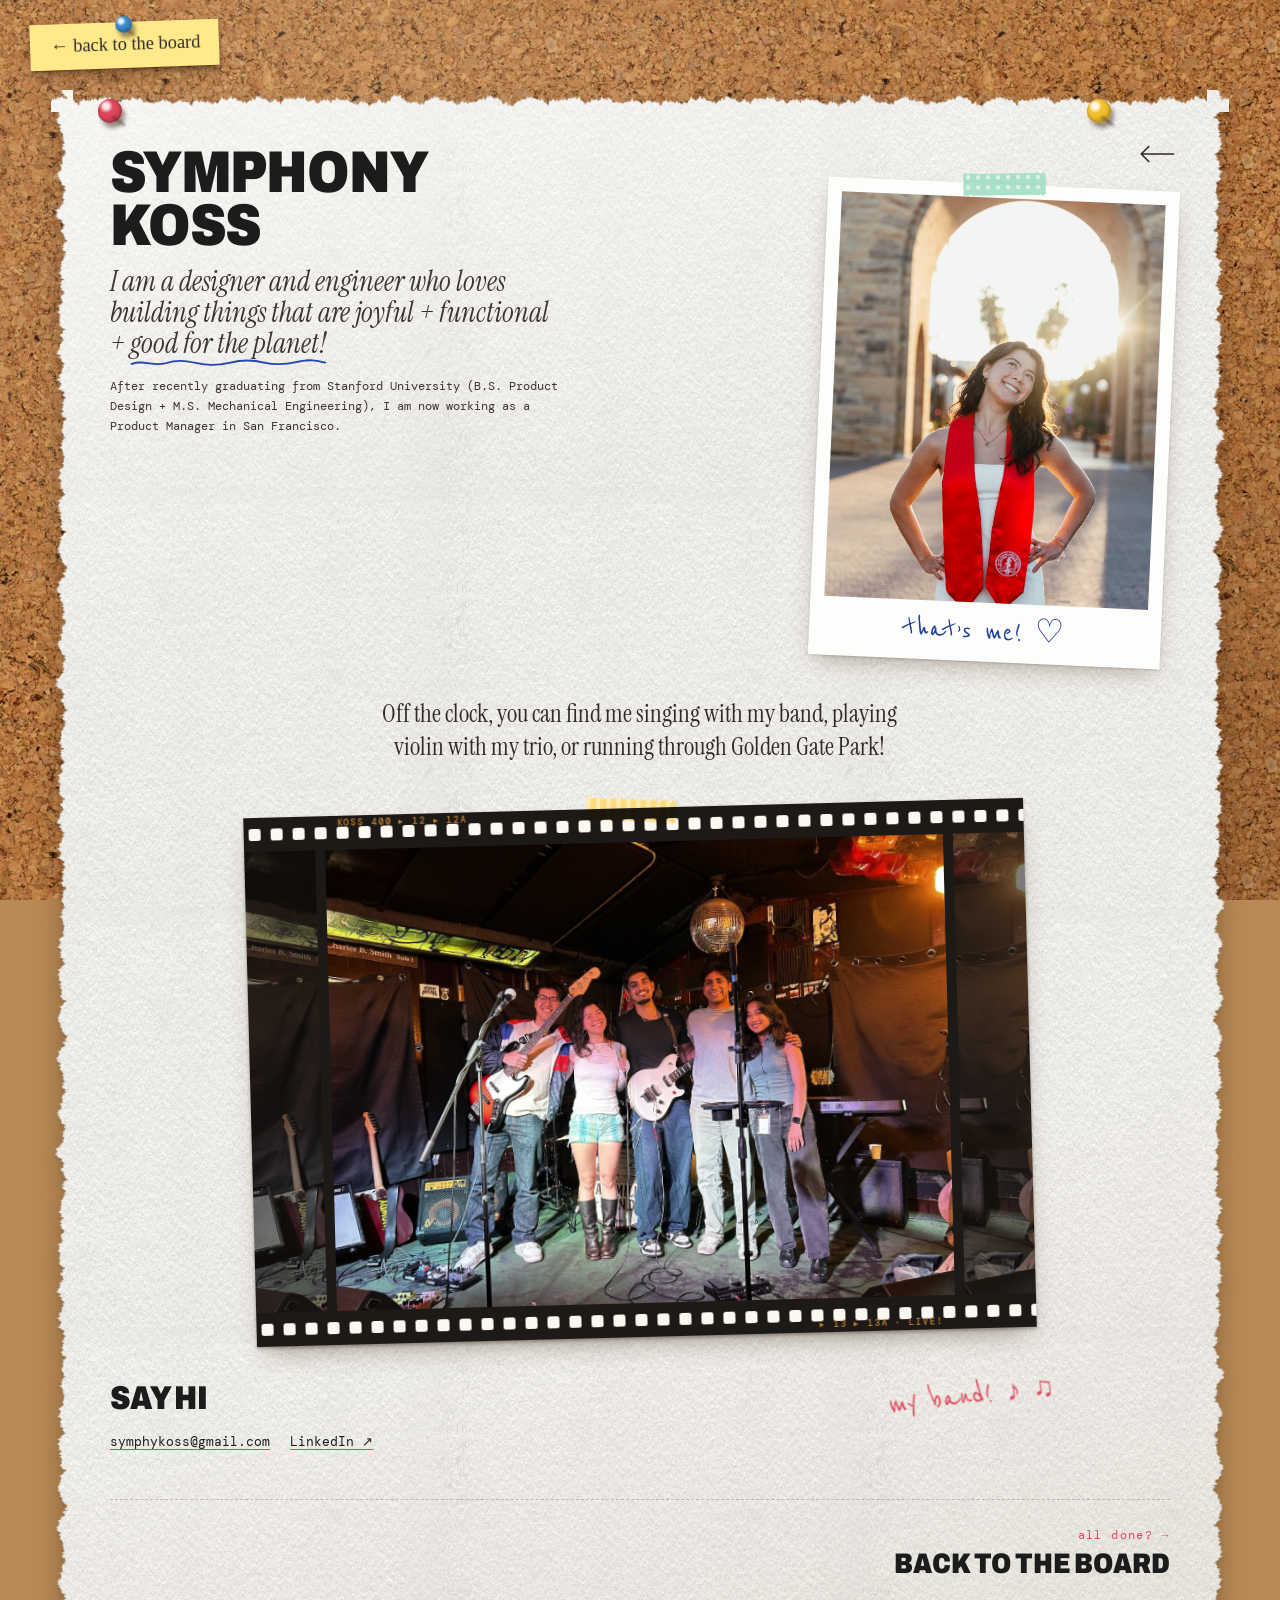
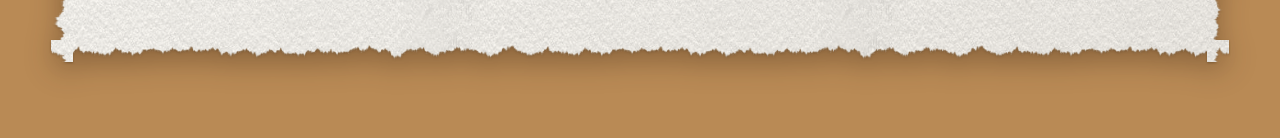
==== about/index.html @ 3bd4f4fc "Symphony Koss portfolio Co-authored-by: Copilot App <223556219+Copilot@users.noreply.github.com>" ====
<!doctype html>
<html lang="en">
<head>
  <meta charset="utf-8">
  <meta name="viewport" content="width=device-width, initial-scale=1">
  <title>About · Symphony Koss</title>
  <meta name="description" content="Symphony Koss is a designer and engineer who loves building things that are joyful, functional and good for the planet.">
  <link rel="icon" href="../assets/favicon.svg" type="image/svg+xml">
  <link rel="preconnect" href="https://fonts.googleapis.com">
  <link rel="preconnect" href="https://fonts.gstatic.com" crossorigin>
  <link rel="stylesheet" href="https://fonts.googleapis.com/css2?family=Archivo:wdth,wght@62..125,400..900&family=DM+Mono:wght@400;500&family=Instrument+Serif:ital@0;1&family=Permanent+Marker&family=Reenie+Beanie&display=swap">
  <link rel="stylesheet" href="../css/base.css">
  <link rel="stylesheet" href="../css/sheet.css">
</head>
<body class="cork sheet-page">
  <a class="back-tab" href="../"><span class="pin pin--blue"></span>← back to the board</a>

  <main class="sheet sheet--clean">
    <span class="pin sheet__pin sheet__pin--l"></span>
    <span class="pin pin--yellow sheet__pin sheet__pin--r"></span>
    <a class="sheet__close clean__back" href="../" aria-label="Close and go back to the board">
      <svg viewBox="0 0 48 24" aria-hidden="true"><path d="M46 12H3M13 2L3 12l10 10"/></svg>
    </a>

    <div class="about">
      <header class="clean__head">
        <h1 class="clean__title">Symphony Koss</h1>
        <p class="clean__tagline">I am a designer and engineer who loves building things that are joyful + functional + <span class="squiggled">good for the planet!<svg viewBox="0 0 200 12" preserveAspectRatio="none" aria-hidden="true"><path d="M2 7c12-6 22 4 34-1s20-4 32 0 22 3 34-1 22-4 34 0 22 3 34-1 20-2 28 1"/></svg></span></p>
        <p class="clean__body">After recently graduating from Stanford University (B.S. Product Design + M.S. Mechanical Engineering), I am now working as a Product Manager in San Francisco.</p>
      </header>
      <figure class="about__photo polaroid">
        <span class="tape tape--top tape--mint"></span>
        <img src="../assets/img/me.jpg" width="1000" height="1500" alt="Symphony in a white dress and red Stanford graduation stole, smiling under a sandstone arch">
        <figcaption>that’s me! ♡</figcaption>
      </figure>
    </div>

    <div class="sheet__body">
      <section class="about__fun">
        <p class="about__clock">Off the clock, you can find me singing with my band, playing violin with my trio, or running through Golden Gate Park!</p>
        <figure class="about__band film film--wide">
          <span class="film__still" aria-hidden="true"><img src="../assets/img/about-band.jpg" alt="" style="object-position: 0% 50%"></span>
          <img class="about__band-photo" src="../assets/img/about-band.jpg" width="1393" height="1038" alt="Symphony and her band smiling on stage with their guitars under a disco ball">
          <span class="film__still" aria-hidden="true"><img src="../assets/img/about-band.jpg" alt="" style="object-position: 100% 50%"></span>
          <span class="film__edge film__edge--l" aria-hidden="true">KOSS 400 ▸ 12 ▸ 12A</span>
          <span class="film__edge film__edge--r" aria-hidden="true">▸ 13 ▸ 13A · LIVE!</span>
          <span class="tape tape--yellow about__band-tape" aria-hidden="true"></span>
          <figcaption class="about__band-note">my band! <span aria-hidden="true">♪ ♫</span></figcaption>
        </figure>
      </section>

      <section class="row row--solo">
        <div class="row__text">
          <h2>Say hi</h2>
          <p class="about__links">
            <a href="mailto:symphykoss@gmail.com">symphykoss@gmail.com</a>
            <a href="https://www.linkedin.com/in/symphony-koss-1a7867205/" target="_blank" rel="noopener">LinkedIn ↗</a>
          </p>
        </div>
      </section>
    </div>

    <nav class="sheet__pager" aria-label="More">
      <a class="next" href="../"><small>all done? →</small>Back to the board</a>
    </nav>
  </main>

  <script src="../js/sheet.js" defer></script>
</body>
</html>
---- css/base.css ----
/* Shared styles: fonts, colors, and the little "stationery" pieces
   (pushpins, washi tape, polaroids, sticky notes) used on every page. */

:root {
  --ink: #2d2a32;
  --ink-soft: #5b5561;
  --paper: #fffdf6;
  --sticky-yellow: #ffe98a;
  --sticky-pink: #ffc1d4;
  --sticky-blue: #bfe3f2;
  --cherry: #e0475b;
  --shadow: 0 1px 1px rgba(40, 22, 8, .35), 0 3px 5px rgba(40, 22, 8, .22), 1px 10px 16px -4px rgba(40, 22, 8, .35);
  --shadow-lifted: 0 4px 6px rgba(40, 22, 8, .3), 0 22px 38px rgba(40, 22, 8, .38);
  --hand: "Caveat", "Segoe Print", "Bradley Hand", cursive;
  --marker: "Permanent Marker", "Marker Felt", cursive;
  --type: "Special Elite", "Courier New", monospace;
  --body: "Nunito", system-ui, -apple-system, "Segoe UI", sans-serif;
  /* corkboard type: heavy grotesk + editorial serif + mono + ballpoint */
  --grotesk: "Archivo", "Helvetica Neue", Arial, sans-serif;
  --serif: "Instrument Serif", Georgia, serif;
  --mono: "DM Mono", ui-monospace, Menlo, monospace;
  --pen: "Reenie Beanie", "Bradley Hand", cursive;
}

*,
*::before,
*::after { box-sizing: border-box; }

html { -webkit-text-size-adjust: 100%; }

body {
  margin: 0;
  color: var(--ink);
  font-family: var(--body);
  line-height: 1.6;
}

img, video { display: block; max-width: 100%; }

a { color: inherit; }

:focus-visible {
  outline: 3px dashed var(--cherry);
  outline-offset: 6px;
}

.visually-hidden {
  position: absolute !important;
  width: 1px; height: 1px;
  overflow: hidden;
  clip: rect(0 0 0 0);
  white-space: nowrap;
}

.cork {
  background:
    radial-gradient(ellipse at 30% 10%, rgba(255, 236, 205, .18), transparent 60%),
    radial-gradient(ellipse at 80% 95%, rgba(60, 32, 10, .25), transparent 55%),
    #b98a55 url("../assets/textures/cork.jpg") 0 0 / 720px 720px repeat;
  background-attachment: fixed;
}

/* ---------- pushpin ---------- */
.pin {
  --pin: #e0475b;
  position: absolute;
  z-index: 3;
  width: 1.35em;
  height: 1.35em;
  border-radius: 50%;
  background:
    radial-gradient(circle at 34% 30%, rgba(255, 255, 255, .85) 0 12%, transparent 30%),
    radial-gradient(circle at 50% 50%, var(--pin) 0 58%, color-mix(in srgb, var(--pin) 70%, black) 100%);
  box-shadow:
    inset -2px -3px 4px rgba(0, 0, 0, .25),
    3px 5px 4px rgba(40, 20, 5, .45);
  pointer-events: none;
}
.pin::after {
  /* the metal needle's shadow on the board */
  content: "";
  position: absolute;
  left: 60%; top: 70%;
  width: .9em; height: .16em;
  background: rgba(40, 20, 5, .35);
  border-radius: 2px;
  transform: rotate(35deg);
  transform-origin: left center;
  filter: blur(1px);
  z-index: -1;
}
.pin--top { top: -.45em; left: 50%; margin-left: -.675em; }
.pin--blue { --pin: #3e8ed0; }
.pin--yellow { --pin: #f4c02f; }
.pin--green { --pin: #4fae6a; }
.pin--purple { --pin: #8b64d6; }

/* ---------- washi tape ---------- */
.tape {
  --tape: rgba(255, 176, 196, .82);
  --tape-pattern: repeating-linear-gradient(45deg, rgba(255, 255, 255, .35) 0 6px, transparent 6px 12px);
  position: absolute;
  z-index: 3;
  width: 5.5em;
  height: 1.6em;
  background: var(--tape-pattern), var(--tape);
  box-shadow: 0 1px 2px rgba(0, 0, 0, .18);
  /* ragged, torn ends */
  clip-path: polygon(
    0 8%, 3% 0, 6% 10%, 9% 2%, 12% 6%, 88% 4%, 91% 0, 94% 9%, 97% 2%, 100% 10%,
    100% 90%, 97% 100%, 94% 92%, 91% 100%, 88% 95%, 12% 97%, 9% 91%, 6% 100%, 3% 93%, 0 100%);
  pointer-events: none;
  mix-blend-mode: multiply;
}
.tape--top { top: -.8em; left: 50%; transform: translateX(-50%) rotate(-3deg); }
.tape--tl { top: -.35em; left: -1.6em; transform: rotate(-38deg); width: 4.6em; }
.tape--br { bottom: -.35em; right: -1.6em; transform: rotate(-38deg); width: 4.6em; }
.tape--mint {
  --tape: rgba(158, 222, 196, .85);
  --tape-pattern: radial-gradient(circle, rgba(255, 255, 255, .6) 0 2px, transparent 2.5px) 0 0 / 10px 10px;
}
.tape--yellow {
  --tape: rgba(255, 219, 110, .85);
  --tape-pattern: repeating-linear-gradient(90deg, rgba(255, 255, 255, .4) 0 4px, transparent 4px 10px);
}
.tape--blue {
  --tape: rgba(150, 196, 240, .85);
  --tape-pattern: repeating-linear-gradient(-45deg, rgba(255, 255, 255, .45) 0 3px, transparent 3px 9px);
}
.tape--plaid {
  --tape: rgba(235, 150, 150, .8);
  --tape-pattern:
    repeating-linear-gradient(90deg, rgba(255, 255, 255, .35) 0 3px, transparent 3px 12px),
    repeating-linear-gradient(0deg, rgba(160, 40, 60, .25) 0 3px, transparent 3px 12px);
}

/* ---------- polaroid ---------- */
.polaroid {
  background: #fdfdfb;
  padding: .9em .9em 0;
  box-shadow: var(--shadow);
}
.polaroid img {
  width: 100%;
  aspect-ratio: 1 / 1.05;
  object-fit: cover;
  filter: saturate(1.05) contrast(1.02);
}
.polaroid figcaption,
.polaroid .caption {
  font-family: var(--hand);
  font-size: 1.5em;
  line-height: 1.1;
  text-align: center;
  padding: .45em .2em .55em;
  color: var(--ink);
}

/* ---------- glossy photo print ---------- */
.print {
  background: #fff;
  padding: .7em;
  box-shadow: var(--shadow);
}
.print img { width: 100%; object-fit: cover; }
.print::after {
  content: "";
  position: absolute;
  inset: .7em;
  background: linear-gradient(125deg, rgba(255, 255, 255, .35) 0%, transparent 35%, transparent 70%, rgba(255, 255, 255, .12) 100%);
  pointer-events: none;
}

/* ---------- sticky note ---------- */
.sticky {
  --note: var(--sticky-yellow);
  background:
    linear-gradient(180deg, rgba(0, 0, 0, .06), transparent 12%),
    linear-gradient(135deg, transparent 75%, rgba(0, 0, 0, .05)),
    var(--note);
  font-family: var(--hand);
  color: #2e2a24;
  padding: 1.2em 1.1em 1.1em;
  box-shadow: 0 2px 3px rgba(40, 22, 8, .25), 0 14px 18px -8px rgba(40, 22, 8, .45);
}
.sticky--pink { --note: var(--sticky-pink); }
.sticky--blue { --note: var(--sticky-blue); }

@media (prefers-reduced-motion: reduce) {
  *, *::before, *::after {
    animation-duration: .01ms !important;
    animation-iteration-count: 1 !important;
    transition-duration: .01ms !important;
  }
}

/* ---------- ballpoint marks: a circled word, a squiggle underline ---------- */
.circled, .squiggled { position: relative; display: inline-block; }
.circled svg, .squiggled svg {
  position: absolute;
  overflow: visible;
  fill: none;
  stroke: #2446b8;
  stroke-linecap: round;
  stroke-linejoin: round;
  pointer-events: none;
}
.circled svg { inset: -.28em -.3em -.22em -.32em; width: calc(100% + .62em); height: calc(100% + .5em); stroke-width: 2.4; }
.squiggled svg { left: 0; right: 0; bottom: -.28em; width: 100%; height: .3em; stroke-width: 2.6; }
---- css/sheet.css ----
/* Project page: a torn sheet of textured paper pinned over the corkboard.
   Same paper, fonts and ink as the notes on the board. Text sits on the
   left, photos on the right (crops match the old site). */

body.sheet-page {
  --edge: 22px;
  min-height: 100vh;
  padding: clamp(64px, 7vw, 92px) clamp(10px, 4vw, 64px) clamp(40px, 6vw, 80px);
  color: #2f2b28;
}

/* ---------- back tab on the cork ---------- */
.back-tab {
  position: fixed;
  top: clamp(12px, 2vw, 22px);
  left: clamp(12px, 2.4vw, 30px);
  z-index: 20;
  display: inline-block;
  padding: .45em 1em .45em 1.1em;
  font-family: var(--marker);
  font-size: clamp(.95rem, 2vw, 1.15rem);
  text-decoration: none;
  background: var(--sticky-yellow);
  box-shadow: var(--shadow);
  transform: rotate(-2deg);
  transition: transform .3s cubic-bezier(.34, 1.56, .64, 1), box-shadow .3s ease;
}
.back-tab:hover, .back-tab:focus-visible { transform: rotate(0) scale(1.06); box-shadow: var(--shadow-lifted); }
.back-tab .pin { font-size: .8rem; top: -.5em; left: 50%; margin-left: -.675em; }

/* ---------- the sheet ---------- */
.sheet {
  --pad: max(5cqw, 30px);
  position: relative;
  z-index: 0;
  container-type: inline-size;
  max-width: 1180px;
  margin: 0 auto;
  filter: drop-shadow(0 1px 1px rgba(40, 22, 8, .3)) drop-shadow(0 10px 14px rgba(40, 22, 8, .32));
  transform-origin: 50% 0;
  animation: sheet-open .7s cubic-bezier(.2, .8, .2, 1) both;
}
/* the paper itself: same grain + crinkle as the bio note, torn on all four sides */
.sheet::before {
  content: "";
  position: absolute;
  inset: 0;
  z-index: -1;
  background:
    linear-gradient(160deg, rgba(255, 255, 255, .45), rgba(255, 255, 255, 0) 30%, rgba(0, 0, 0, 0) 70%, rgba(70, 45, 20, .07)),
    url("../assets/textures/paper-crinkle.jpg") 0 0 / 1100px auto,
    url("../assets/textures/paper-grain.jpg") 0 0 / 420px auto,
    #fdfbf6;
  background-blend-mode: normal, multiply, multiply, normal;
  -webkit-mask:
    url("../assets/textures/torn-edge-top.png") top left / auto var(--edge) repeat-x,
    url("../assets/textures/torn-edge-bottom.png") bottom left / auto var(--edge) repeat-x,
    url("../assets/textures/torn-edge-left.png") top left / var(--edge) auto repeat-y,
    url("../assets/textures/torn-edge-right.png") top right / var(--edge) auto repeat-y,
    linear-gradient(#000, #000) center / calc(100% - 2 * var(--edge) + 2px) calc(100% - 2 * var(--edge) + 2px) no-repeat;
  mask:
    url("../assets/textures/torn-edge-top.png") top left / auto var(--edge) repeat-x,
    url("../assets/textures/torn-edge-bottom.png") bottom left / auto var(--edge) repeat-x,
    url("../assets/textures/torn-edge-left.png") top left / var(--edge) auto repeat-y,
    url("../assets/textures/torn-edge-right.png") top right / var(--edge) auto repeat-y,
    linear-gradient(#000, #000) center / calc(100% - 2 * var(--edge) + 2px) calc(100% - 2 * var(--edge) + 2px) no-repeat;
}
@keyframes sheet-open {
  from { opacity: 0; transform: translateY(46px) scale(.96) rotate(-.8deg); }
}
.sheet.is-closing {
  animation: none;
  opacity: 0;
  transform: translateY(40px) scale(.97) rotate(.6deg);
  transition: opacity .26s ease-in, transform .26s ease-in;
}

.sheet__pin { font-size: clamp(.85rem, 1.6vw, 1.1rem); top: .5em; }
.sheet__pin--l { left: 4%; }
.sheet__pin--r { right: 10%; }

.sheet__close {
  position: absolute;
  top: calc(var(--edge) + 6px);
  right: calc(var(--edge) + 8px);
  z-index: 10;
  display: grid;
  place-items: center;
  width: 38px;
  height: 38px;
  border-radius: 50%;
  font: 400 1.9rem/1 var(--hand);
  text-decoration: none;
  color: #2f2b28;
  transition: background .2s, transform .2s;
}
.sheet__close:hover, .sheet__close:focus-visible { background: rgba(0, 0, 0, .06); transform: rotate(90deg); }

/* ---------- type ---------- */
.sheet__body { padding: 0 var(--pad); }
.row__text h2 {
  margin: 0 0 .5em;
  font: 400 clamp(1.7rem, 3cqw, 2.4rem)/1.15 var(--marker);
  color: #2d2a32;
}
.row__text h3 {
  margin: 0 0 .55em;
  font: 400 clamp(1.3rem, 2.1cqw, 1.65rem)/1.2 var(--marker);
  color: #2d2a32;
}
.row__text p, .row__text li {
  font: 400 clamp(.98rem, 1.45cqw, 1.1rem)/1.6 var(--type);
}
.row__text p { margin: 0 0 1em; }
.row__text .label {
  margin: 1.2em 0 .1em;
  font: 700 clamp(1.35rem, 2.1cqw, 1.6rem)/1.1 var(--hand);
  color: var(--cherry);
}
.row__text h2 + .label { margin-top: .4em; }
.row__text ul { margin: 0; padding: 0; list-style: none; }
.row__text li { position: relative; padding-left: 1.2em; }
.row__text li::before { content: "✓"; position: absolute; left: 0; color: var(--cherry); }

/* ---------- rows: text left, photos right ---------- */
.row {
  display: grid;
  grid-template-columns: minmax(0, 5fr) minmax(0, 8fr);
  gap: clamp(22px, 4cqw, 52px);
  align-items: start;
  padding: clamp(34px, 5cqw, 60px) 0;
}
.row + .row { border-top: 1px dashed rgba(47, 43, 40, .18); }
.row__text { position: sticky; top: 24px; }
.row__text > :last-child { margin-bottom: 0; }
.row__media { container-type: inline-size; }
.row__media { display: flex; justify-content: flex-end; }

.m-row { display: flex; gap: 1.6cqw; align-items: flex-start; }
.m-col { display: flex; flex-direction: column; gap: 1.6cqw; }
.m-img { margin: 0; flex: none; box-shadow: 0 1px 2px rgba(40, 22, 8, .22); background: #fff; }

/* ---------- photos ---------- */
.photo {
  display: block;
  width: 100%;
  height: 100%;
  padding: 0;
  border: 0;
  background: none;
  cursor: zoom-in;
  overflow: hidden;
}
.photo img {
  width: 100%;
  height: 100%;
  object-fit: cover;
  transition: transform .5s cubic-bezier(.2, .7, .2, 1);
}
.photo:hover img { transform: scale(1.03); }
/* CAD renders sit straight on the paper (their white background disappears) */
.m-img:has(.is-fit) { background: none; box-shadow: none; }
.photo.is-fit img { object-fit: contain; mix-blend-mode: multiply; }

/* ---------- pager ---------- */
.sheet__pager {
  display: flex;
  justify-content: space-between;
  gap: 20px;
  margin: 0 var(--pad);
  padding: 26px 0 calc(var(--edge) + 30px);
  border-top: 2px dashed rgba(47, 43, 40, .25);
}
.sheet__pager a {
  display: grid;
  font: 400 clamp(1.4rem, 2.6cqw, 2rem)/1.2 var(--marker);
  text-decoration: none;
  color: #2d2a32;
}
.sheet__pager a small { font: 700 1.3rem/1.2 var(--hand); color: var(--cherry); }
.sheet__pager .next { margin-left: auto; text-align: right; }
.sheet__pager a:hover { transform: rotate(-1.5deg); }

/* ---------- lightbox (js/scrapbook.js) ---------- */
.lightbox { border: 0; padding: 10px; background: #fff; max-width: min(94vw, 1200px); max-height: 92vh; overflow: visible; }
.lightbox::backdrop { background: rgba(20, 12, 4, .8); }
.lightbox img { max-width: 100%; max-height: calc(92vh - 20px); width: auto; margin: 0 auto; }
.lightbox button {
  position: absolute; top: -14px; right: -14px;
  width: 38px; height: 38px; border: 0; border-radius: 50%;
  font-size: 1.3rem; line-height: 1; color: #fff; background: var(--cherry); cursor: pointer;
}

:focus-visible { outline: 2px solid #3e8ed0; outline-offset: 3px; }

/* ---------- "clean" theme (Espressivo, Headset Habitat, Spatulove, Candy Dispenser) ----------
   The bio-note type treatment: heavy grotesk title, mono body, ballpoint marks. */
.sheet--clean { padding-bottom: calc(var(--edge) + 10px); }
/* smoother paper than the other sheets: grain only, no crinkles */
.sheet--clean::before {
  background:
    linear-gradient(160deg, rgba(255, 255, 255, .5), rgba(255, 255, 255, 0) 30%, rgba(0, 0, 0, 0) 70%, rgba(70, 45, 20, .05)),
    url("../assets/textures/paper-grain.jpg") 0 0 / 420px auto,
    #fdfbf6;
  background-blend-mode: normal, multiply, normal;
}

/* back arrow */
.clean__back {
  top: calc(var(--edge) + 22px);
  right: calc(var(--edge) + 22px);
  width: 56px;
  height: 40px;
  border-radius: 20px;
}
.clean__back svg { width: 36px; fill: none; stroke: #2f2b28; stroke-width: 2.2; stroke-linecap: round; stroke-linejoin: round; }
.clean__back:hover, .clean__back:focus-visible { transform: translateX(-4px); }

/* title block, top left */
.clean__head {
  max-width: 40rem;
  padding: calc(var(--edge) + 34px) var(--pad) 0;
}
.clean__title {
  margin: 0;
  font-family: var(--grotesk);
  font-weight: 900;
  font-stretch: 85%;
  font-size: clamp(2rem, 5cqw, 3.9rem);
  line-height: .9;
  letter-spacing: -.02em;
  text-transform: uppercase;
  color: #1c1c1c;
}
.clean__tagline {
  margin: .3em 0 0;
  font: italic 400 clamp(1.3rem, 2.4cqw, 1.8rem)/1.1 var(--serif);
  color: #3a3531;
}
.clean__meta {
  margin: .9em 0 1.6em;
  font: 400 .78rem/1 var(--mono);
  letter-spacing: .12em;
  text-transform: uppercase;
  color: #7a736c;
}
.clean__meta span { margin: 0 .4em; color: var(--cherry); }
.clean__body {
  margin: 0 0 1em;
  font: 400 clamp(.72rem, 1.05cqw, .76rem)/1.65 var(--mono);
  color: #3a3531;
}
.clean__body .squiggled svg { stroke-width: 2; }

/* intro photos, full width under the title block */
.clean__photos {
  container-type: inline-size;
  margin: clamp(26px, 4cqw, 44px) var(--pad) 0;
}
.sheet--clean .m-img { box-shadow: 0 1px 2px rgba(40, 22, 8, .18), 0 4px 12px -6px rgba(40, 22, 8, .25); }
.sheet--clean .m-img:has(.is-fit) { box-shadow: none; }

.clean__part {
  margin: clamp(56px, 8cqw, 100px) 0 0;
  font: italic 400 clamp(1.9rem, 4cqw, 3rem)/1.1 var(--serif);
  letter-spacing: -.01em;
  color: #1c1c1c;
}

.sheet--clean .sheet__body { counter-reset: step; }
.sheet--clean .row { padding: clamp(30px, 4cqw, 46px) 0; }
.sheet--clean .row + .row { border-top: 1px dashed rgba(47, 43, 40, .2); }
.sheet--clean .clean__part + .row,
.sheet--clean .clean__brief + .row { padding-top: clamp(48px, 7cqw, 80px); }
.clean__brief {
  max-width: 40rem;
  margin: 1.4em 0 0;
  font: 400 clamp(.8rem, 1.2cqw, .9rem)/1.6 var(--mono);
  color: #3a3531;
}
.clean__brief span {
  display: block;
  margin-bottom: .5em;
  font-size: .82em;
  letter-spacing: .12em;
  text-transform: uppercase;
  color: var(--cherry);
}
.sheet--clean .row__text h3::before {
  counter-increment: step;
  content: "no. " counter(step);
  display: block;
  margin-bottom: .15em;
  font: 400 clamp(1.9rem, 3cqw, 2.3rem)/.8 var(--pen);
  color: #1f3f9a;
  transform: rotate(-2deg);
  transform-origin: left;
}
.sheet--clean .row__text h3 {
  margin: 0 0 .7em;
  font: 800 clamp(1.1rem, 1.8cqw, 1.35rem)/1.1 var(--grotesk);
  font-stretch: 90%;
  letter-spacing: -.01em;
  color: #1c1c1c;
}
.sheet--clean .row__text h2 {
  margin: 0 0 .5em;
  font: 900 clamp(1.5rem, 2.8cqw, 2.1rem)/.95 var(--grotesk);
  font-stretch: 85%;
  letter-spacing: -.02em;
  text-transform: uppercase;
  color: #1c1c1c;
}
.sheet--clean .row__text p {
  font: 400 clamp(.74rem, 1.1cqw, .8rem)/1.7 var(--mono);
  color: #3a3531;
}
.sheet--clean .row__text li {
  margin-bottom: .45em;
  padding-left: 1.4em;
  font: 400 clamp(.74rem, 1.1cqw, .8rem)/1.7 var(--mono);
  color: #3a3531;
}
.sheet--clean .row__text li::before { content: "–"; color: var(--cherry); }
.sheet--clean .row__text ul { margin: 0 0 1em; }
.sheet--clean .row__text .label {
  margin: 1.4em 0 .8em;
  font: 400 .72rem/1 var(--mono);
  letter-spacing: .12em;
  text-transform: uppercase;
  color: var(--cherry);
}

.sheet--clean .row--solo { grid-template-columns: minmax(0, 40rem); }

/* demo video on a strip of film */
.clean__demo {
  display: grid;
  grid-template-columns: minmax(0, .55fr) auto minmax(0, 1.45fr);
  align-items: center;
  gap: clamp(18px, 3cqw, 40px);
  margin: clamp(48px, 7cqw, 84px) var(--pad) 0;
}
.clean__note {
  justify-self: end;
  max-width: 7.5em;
  margin: 0;
  font: 400 clamp(1.35rem, 2.3cqw, 1.8rem)/1 var(--pen);
  color: #1f3f9a;
  text-align: right;
  transform: rotate(-3deg);
}
.film {
  --rail: clamp(24px, 3cqw, 34px);
  position: relative;
  display: grid;
  gap: 10px;
  width: clamp(230px, 30cqw, 330px);
  padding: 0 var(--rail);
  background:
    url("data:image/svg+xml,%3Csvg xmlns='http://www.w3.org/2000/svg' width='34' height='22'%3E%3Crect x='11' y='5' width='12' height='12' rx='2.5' fill='%23fbf8f2'/%3E%3C/svg%3E") left top / var(--rail) auto repeat-y,
    url("data:image/svg+xml,%3Csvg xmlns='http://www.w3.org/2000/svg' width='34' height='22'%3E%3Crect x='11' y='5' width='12' height='12' rx='2.5' fill='%23fbf8f2'/%3E%3C/svg%3E") right top / var(--rail) auto repeat-y,
    #1d1916;
  box-shadow: 0 2px 3px rgba(40, 22, 8, .3), 0 14px 26px -12px rgba(40, 22, 8, .45);
  transform: rotate(2deg);
}
.film video { display: block; width: 100%; aspect-ratio: 9 / 16; background: #000; }
.film__still { display: block; height: clamp(46px, 6cqw, 70px); overflow: hidden; }
.film__still img { width: 100%; height: 100%; object-fit: cover; opacity: .55; filter: sepia(.35) saturate(.8); }
.film__edge {
  position: absolute;
  top: 12%;
  writing-mode: vertical-rl;
  font: 500 .58rem/1 var(--mono);
  letter-spacing: .2em;
  color: #e39a3b;
  opacity: .85;
  pointer-events: none;
}
.film__edge--l { left: 2px; transform: rotate(180deg); }
.film__edge--r { right: 2px; top: 55%; }

/* no toy beside it: centre the film, note on the left */
.clean__demo--solo { grid-template-columns: minmax(0, 1fr) auto minmax(0, 1fr); }
/* a landscape video: the strip runs sideways, note above */
.clean__demo--wide { grid-template-columns: minmax(0, 1fr); justify-items: center; gap: 14px; }
.clean__demo--wide .clean__note { justify-self: start; max-width: none; margin-left: 4%; text-align: left; }
.clean__demo--wide .clean__note span { display: inline-block; transform: rotate(90deg); }
.film--wide {
  grid-template-columns: clamp(46px, 6cqw, 80px) minmax(0, 1fr) clamp(46px, 6cqw, 80px);
  width: min(100%, 860px);
  padding: var(--rail) 0;
  background:
    url("data:image/svg+xml,%3Csvg xmlns='http://www.w3.org/2000/svg' width='22' height='34'%3E%3Crect x='5' y='11' width='12' height='12' rx='2.5' fill='%23fbf8f2'/%3E%3C/svg%3E") left top / auto var(--rail) repeat-x,
    url("data:image/svg+xml,%3Csvg xmlns='http://www.w3.org/2000/svg' width='22' height='34'%3E%3Crect x='5' y='11' width='12' height='12' rx='2.5' fill='%23fbf8f2'/%3E%3C/svg%3E") left bottom / auto var(--rail) repeat-x,
    #1d1916;
  transform: rotate(-1.2deg);
}
.film--wide video { aspect-ratio: 16 / 9; }
.film--wide .film__still { position: relative; height: auto; }
.film--wide .film__still img { position: absolute; inset: 0; }
.film--wide .film__edge { writing-mode: horizontal-tb; top: 3px; left: 12%; transform: none; }
.film--wide .film__edge--r { top: auto; bottom: 3px; left: auto; right: 12%; }
/* photo and film blocks between the process rows */
.sheet__body .clean__photos { width: var(--w, 100%); margin: clamp(30px, 4cqw, 46px) auto 0; }
.sheet__body .clean__demo { margin: clamp(56px, 8cqw, 96px) 0 clamp(20px, 3cqw, 36px); }

/* candy dispenser cut-out with a working lever */
.toy { position: relative; justify-self: start; width: min(100%, 460px); margin: 0 0 0 4%; }
.toy__stage { position: relative; }
.toy__stage > img:first-child { display: block; width: 100%; height: auto; mix-blend-mode: multiply; }
.toy__stage svg { position: absolute; inset: 0; width: 100%; height: 100%; overflow: visible; }
.toy__part { position: absolute; mix-blend-mode: multiply; pointer-events: none; max-width: none; }
.toy__rotor { left: -7.391%; top: 15.464%; width: 86.957%; height: 82.474%; }
.toy__spring { left: 31.304%; top: 63.299%; width: 5.435%; height: 20%; transform-origin: 50% 100%; }
.toy__lever { cursor: grab; outline: none; touch-action: none; }
.toy.is-dragging .toy__lever { cursor: grabbing; }
.toy__hit { fill: transparent; }
.toy__lever:focus-visible .toy__hit { stroke: #1f3f9a; stroke-width: 2; stroke-dasharray: 5 5; }
.toy__candy circle { pointer-events: none; }
.toy__note {
  position: absolute;
  top: 4%;
  left: 77%;
  width: 3.6em;
  margin: 0;
  font: 400 clamp(1.5rem, 2.6cqw, 2rem)/1 var(--pen);
  color: #1f3f9a;
  transform: rotate(5deg);
}
.toy__hint {
  position: absolute;
  left: -6%;
  top: 97%;
  font: 400 clamp(1.1rem, 1.8cqw, 1.35rem)/1 var(--pen);
  white-space: nowrap;
  color: #1f3f9a;
  transform: rotate(-4deg);
  pointer-events: none;
  transition: opacity .4s;
}
.toy__hint svg {
  position: absolute;
  left: 96%;
  top: -95%;
  width: 1.9em;
  height: 1.9em;
  fill: none;
  stroke: currentColor;
  stroke-width: 2.2;
  stroke-linecap: round;
  stroke-linejoin: round;
}
.toy.is-touched .toy__hint { opacity: 0; }
.toy__empty {
  position: absolute;
  right: -4%;
  top: 48%;
  padding: 9px 12px 8px;
  border: 0;
  background: #fff07a;
  font: 400 1.05rem/1 var(--pen);
  color: #2a2522;
  box-shadow: 0 1px 2px rgba(40, 22, 8, .25), 0 8px 14px -8px rgba(40, 22, 8, .4);
  transform: rotate(4deg);
  cursor: pointer;
}
.toy__empty:hover { transform: rotate(1deg) scale(1.05); }

.sheet--clean .sheet__pager { border-top: 1px dashed rgba(47, 43, 40, .25); padding-top: 30px; }
.sheet--clean .sheet__pager a { font: 900 clamp(1.3rem, 2.4cqw, 1.8rem)/1 var(--grotesk); font-stretch: 85%; text-transform: uppercase; color: #1c1c1c; }
.sheet--clean .sheet__pager a small {
  margin-bottom: .7em;
  font: 400 .72rem/1 var(--mono);
  letter-spacing: .12em;
  text-transform: none;
  color: var(--cherry);
}

/* ---------- narrow sheets: stack text above photos ---------- */
@container (max-width: 700px) {
  .row { grid-template-columns: 1fr; }
  .row__text { position: static; }
  .row__media { justify-content: flex-start; }
}
@media (max-width: 700px) {
  .clean__back { top: calc(var(--edge) + 10px); right: calc(var(--edge) + 6px); }
  .clean__title { margin-right: 44px; }
  .clean__demo { grid-template-columns: 1fr; justify-items: center; }
  .film--wide { grid-template-columns: 30px minmax(0, 1fr) 30px; }
  .sheet__body .clean__photos { width: 100%; }
  .clean__note { justify-self: start; text-align: left; }
  .clean__note span { display: inline-block; transform: rotate(90deg); }
  .toy { justify-self: center; margin: 24px 0 0 8%; width: 88%; }
  .toy__hint { left: -4%; }
}
@media (max-width: 600px) {
  body.sheet-page { --edge: 14px; padding-left: 6px; padding-right: 6px; }
}

@media (prefers-reduced-motion: reduce) {
  .sheet { animation: none; }
  .photo img, .sheet__close { transition: none; }
}

/* ---------- about page: bio beside a photo ---------- */
.about {
  display: grid;
  grid-template-columns: minmax(0, 1fr) minmax(0, 22rem);
  gap: clamp(20px, 4cqw, 52px);
  align-items: start;
  padding-right: var(--pad);
}
.about .clean__head { max-width: 36rem; }
.about .clean__tagline { margin-top: .5em; }
.about .clean__body { margin-top: 1.4em; }
.about__photo {
  position: relative;
  margin: calc(var(--edge) + 72px) 0 0;
  padding: 14px 14px 0;
  transform: rotate(2.5deg);
  box-shadow: 0 1px 2px rgba(40, 22, 8, .18), 0 10px 24px -8px rgba(40, 22, 8, .35);
}
.about__photo img {
  display: block;
  height: auto;
  aspect-ratio: 4 / 5;
  object-position: 50% 30%;
}
.about__photo figcaption {
  padding: .35em 0 .45em;
  font: 400 clamp(1.8rem, 2.8cqw, 2.3rem)/1 var(--pen);
  color: #1f3f9a;
}
.about__photo .tape { font-size: 15px; }

/* off the clock: the band photo as a strip of film */
.about__fun {
  display: grid;
  justify-items: center;
  gap: clamp(28px, 4cqw, 44px);
  margin-top: clamp(24px, 3cqw, 40px);
}
.about__clock {
  max-width: 34rem;
  margin: 0;
  font: 400 clamp(1.25rem, 2.1cqw, 1.6rem)/1.35 var(--serif);
  text-align: center;
}
.about__band { width: min(100%, 780px); transform: rotate(-1.5deg); margin: 0; }
.about__band-photo { display: block; width: 100%; height: auto; aspect-ratio: 1393 / 1038; object-fit: cover; }
.about__band .film__still img { filter: sepia(.35) saturate(.8) brightness(.8); }
.about__band-tape { font-size: 15px; top: -.7em; left: 44%; width: 6em; transform: rotate(4deg); }
.about__band-note {
  position: absolute;
  right: -2%;
  bottom: -2.4em;
  font: 400 clamp(1.9rem, 3cqw, 2.5rem)/1 var(--pen);
  color: var(--cherry);
  transform: rotate(-5deg);
}
.about__band-note span { font-size: .8em; }
.about__links { display: flex; flex-wrap: wrap; gap: .4em 1.6em; }
.about__links a { color: #1c1c1c; text-decoration: underline; text-decoration-color: var(--cherry); text-underline-offset: .25em; }
.about__links a:hover { color: var(--cherry); }
@media (max-width: 700px) {
  .about { grid-template-columns: 1fr; padding-right: 0; }
  .about__photo { width: min(80%, 20rem); margin: 0 auto; }
  .about__band-note { right: 2%; }
}
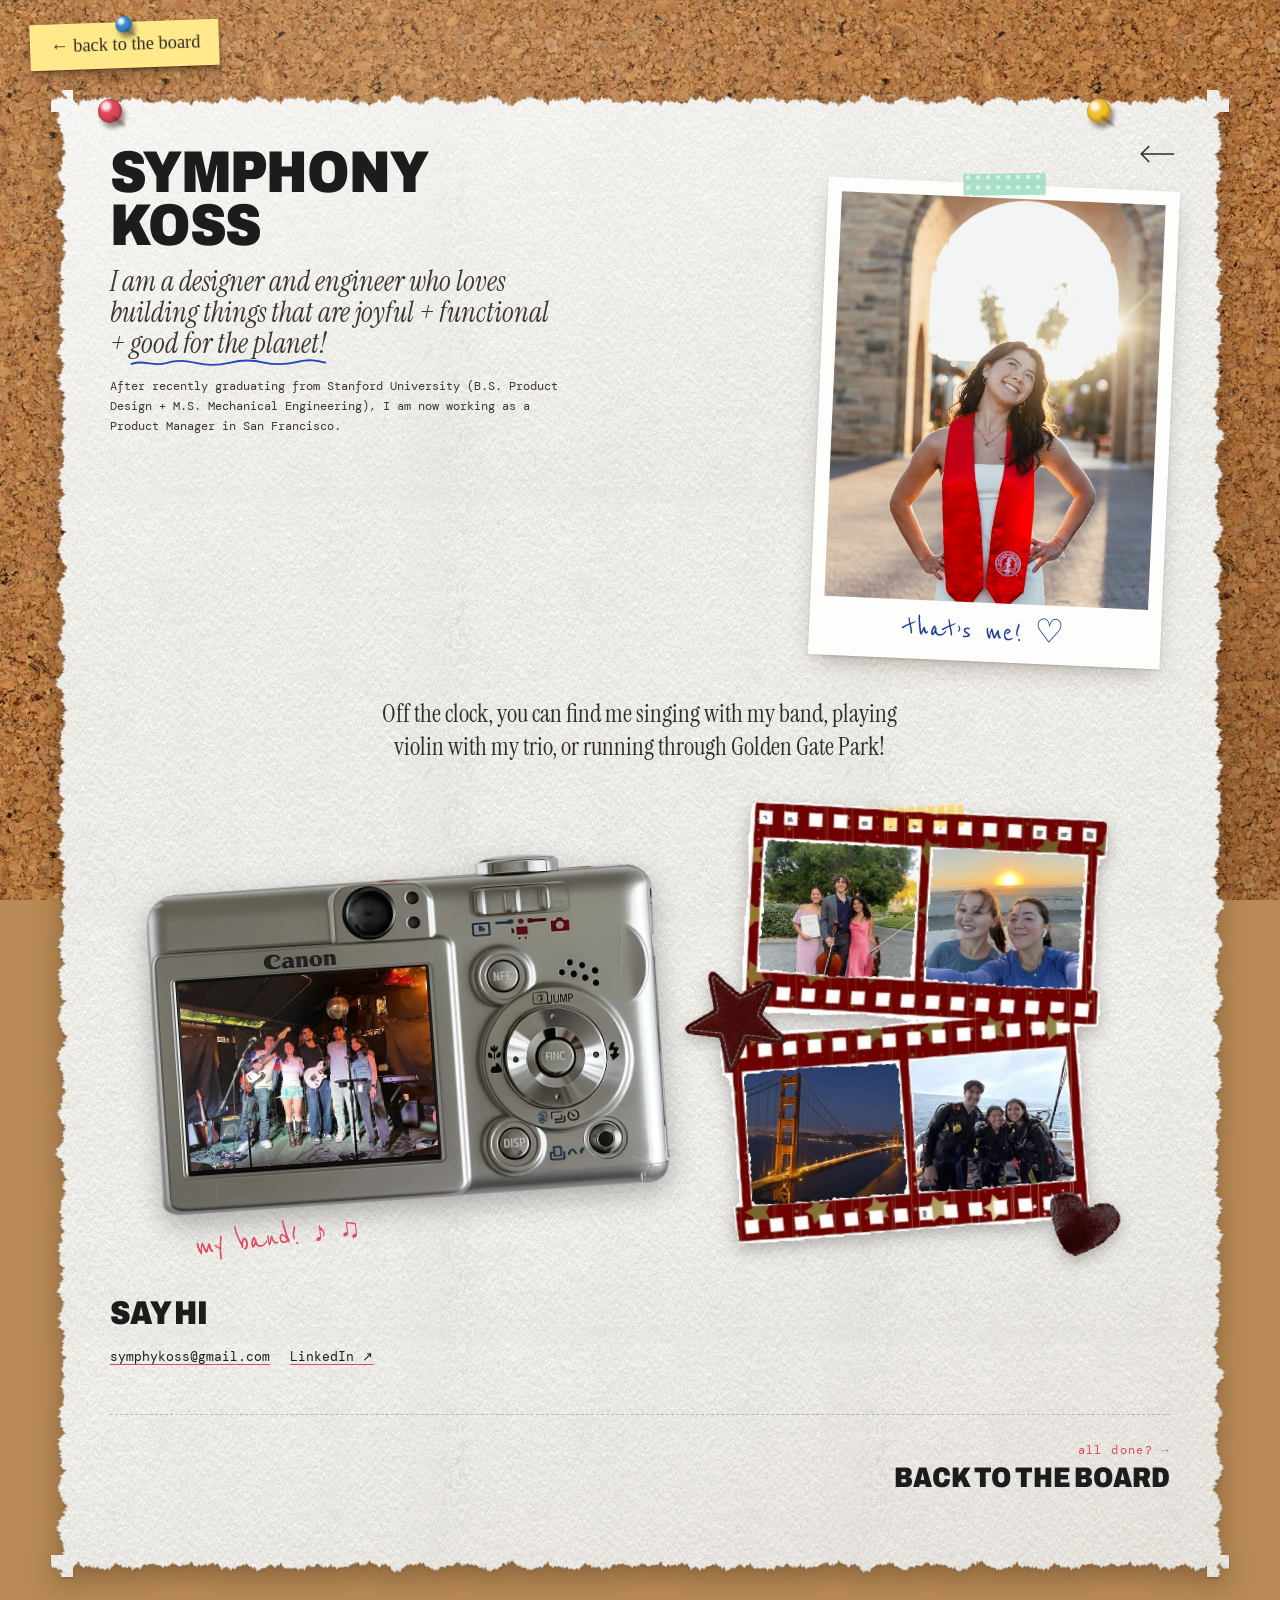
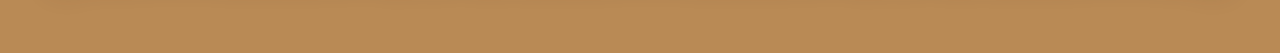
==== commit 2ceb868e: "About: band in Canon camera + red film photo collage Co-authored-by: Copilot App <223556219+Copilot@" ====
--- a/about/index.html
+++ b/about/index.html
@@ -38,15 +38,16 @@
     <div class="sheet__body">
       <section class="about__fun">
         <p class="about__clock">Off the clock, you can find me singing with my band, playing violin with my trio, or running through Golden Gate Park!</p>
-        <figure class="about__band film film--wide">
-          <span class="film__still" aria-hidden="true"><img src="../assets/img/about-band.jpg" alt="" style="object-position: 0% 50%"></span>
-          <img class="about__band-photo" src="../assets/img/about-band.jpg" width="1393" height="1038" alt="Symphony and her band smiling on stage with their guitars under a disco ball">
-          <span class="film__still" aria-hidden="true"><img src="../assets/img/about-band.jpg" alt="" style="object-position: 100% 50%"></span>
-          <span class="film__edge film__edge--l" aria-hidden="true">KOSS 400 ▸ 12 ▸ 12A</span>
-          <span class="film__edge film__edge--r" aria-hidden="true">▸ 13 ▸ 13A · LIVE!</span>
-          <span class="tape tape--yellow about__band-tape" aria-hidden="true"></span>
-          <figcaption class="about__band-note">my band! <span aria-hidden="true">♪ ♫</span></figcaption>
-        </figure>
+        <div class="about__snaps">
+          <figure class="about__camera">
+            <img src="../assets/img/about-camera.webp" width="1011" height="667" alt="A silver Canon camera showing a photo of Symphony and her band on stage">
+            <figcaption class="about__note about__note--band">my band! <span aria-hidden="true">♪ ♫</span></figcaption>
+          </figure>
+          <figure class="about__film">
+            <span class="tape tape--yellow about__film-tape" aria-hidden="true"></span>
+            <img src="../assets/img/about-film.webp" width="825" height="823" alt="A red film strip with photos of Symphony's trio holding their violin and cello, a sunset run selfie, the Golden Gate Bridge at night, and a scuba diving trip">
+          </figure>
+        </div>
       </section>
 
       <section class="row row--solo">
--- a/css/sheet.css
+++ b/css/sheet.css
@@ -534,7 +534,7 @@
 }
 .about__photo .tape { font-size: 15px; }
 
-/* off the clock: the band photo as a strip of film */
+/* off the clock: band camera + red film of photos */
 .about__fun {
   display: grid;
   justify-items: center;
@@ -547,24 +547,32 @@
   font: 400 clamp(1.25rem, 2.1cqw, 1.6rem)/1.35 var(--serif);
   text-align: center;
 }
-.about__band { width: min(100%, 780px); transform: rotate(-1.5deg); margin: 0; }
-.about__band-photo { display: block; width: 100%; height: auto; aspect-ratio: 1393 / 1038; object-fit: cover; }
-.about__band .film__still img { filter: sepia(.35) saturate(.8) brightness(.8); }
-.about__band-tape { font-size: 15px; top: -.7em; left: 44%; width: 6em; transform: rotate(4deg); }
-.about__band-note {
-  position: absolute;
-  right: -2%;
-  bottom: -2.4em;
+.about__snaps {
+  display: grid;
+  grid-template-columns: 1.15fr 1fr;
+  align-items: center;
+  gap: clamp(12px, 2cqw, 28px);
+  width: min(100%, 980px);
+}
+.about__camera, .about__film { position: relative; margin: 0; }
+.about__camera img, .about__film img { display: block; width: 100%; height: auto; }
+.about__camera { transform: rotate(-4deg); }
+.about__camera img { filter: drop-shadow(0 10px 14px rgba(0,0,0,.28)); }
+.about__film { transform: rotate(3deg); }
+.about__film img { filter: drop-shadow(0 6px 8px rgba(0,0,0,.25)); }
+.about__film-tape { font-size: 15px; top: -.2em; left: 40%; width: 6em; transform: rotate(-6deg); z-index: 1; }
+.about__note {
+  position: absolute;
   font: 400 clamp(1.9rem, 3cqw, 2.5rem)/1 var(--pen);
   color: var(--cherry);
-  transform: rotate(-5deg);
-}
-.about__band-note span { font-size: .8em; }
+}
+.about__note--band { left: 6%; bottom: -1.3em; transform: rotate(-3deg); }
+.about__note span { font-size: .8em; }
 .about__links { display: flex; flex-wrap: wrap; gap: .4em 1.6em; }
 .about__links a { color: #1c1c1c; text-decoration: underline; text-decoration-color: var(--cherry); text-underline-offset: .25em; }
 .about__links a:hover { color: var(--cherry); }
 @media (max-width: 700px) {
   .about { grid-template-columns: 1fr; padding-right: 0; }
   .about__photo { width: min(80%, 20rem); margin: 0 auto; }
-  .about__band-note { right: 2%; }
-}
+  .about__snaps { grid-template-columns: 1fr; gap: 56px; width: min(100%, 30rem); }
+}
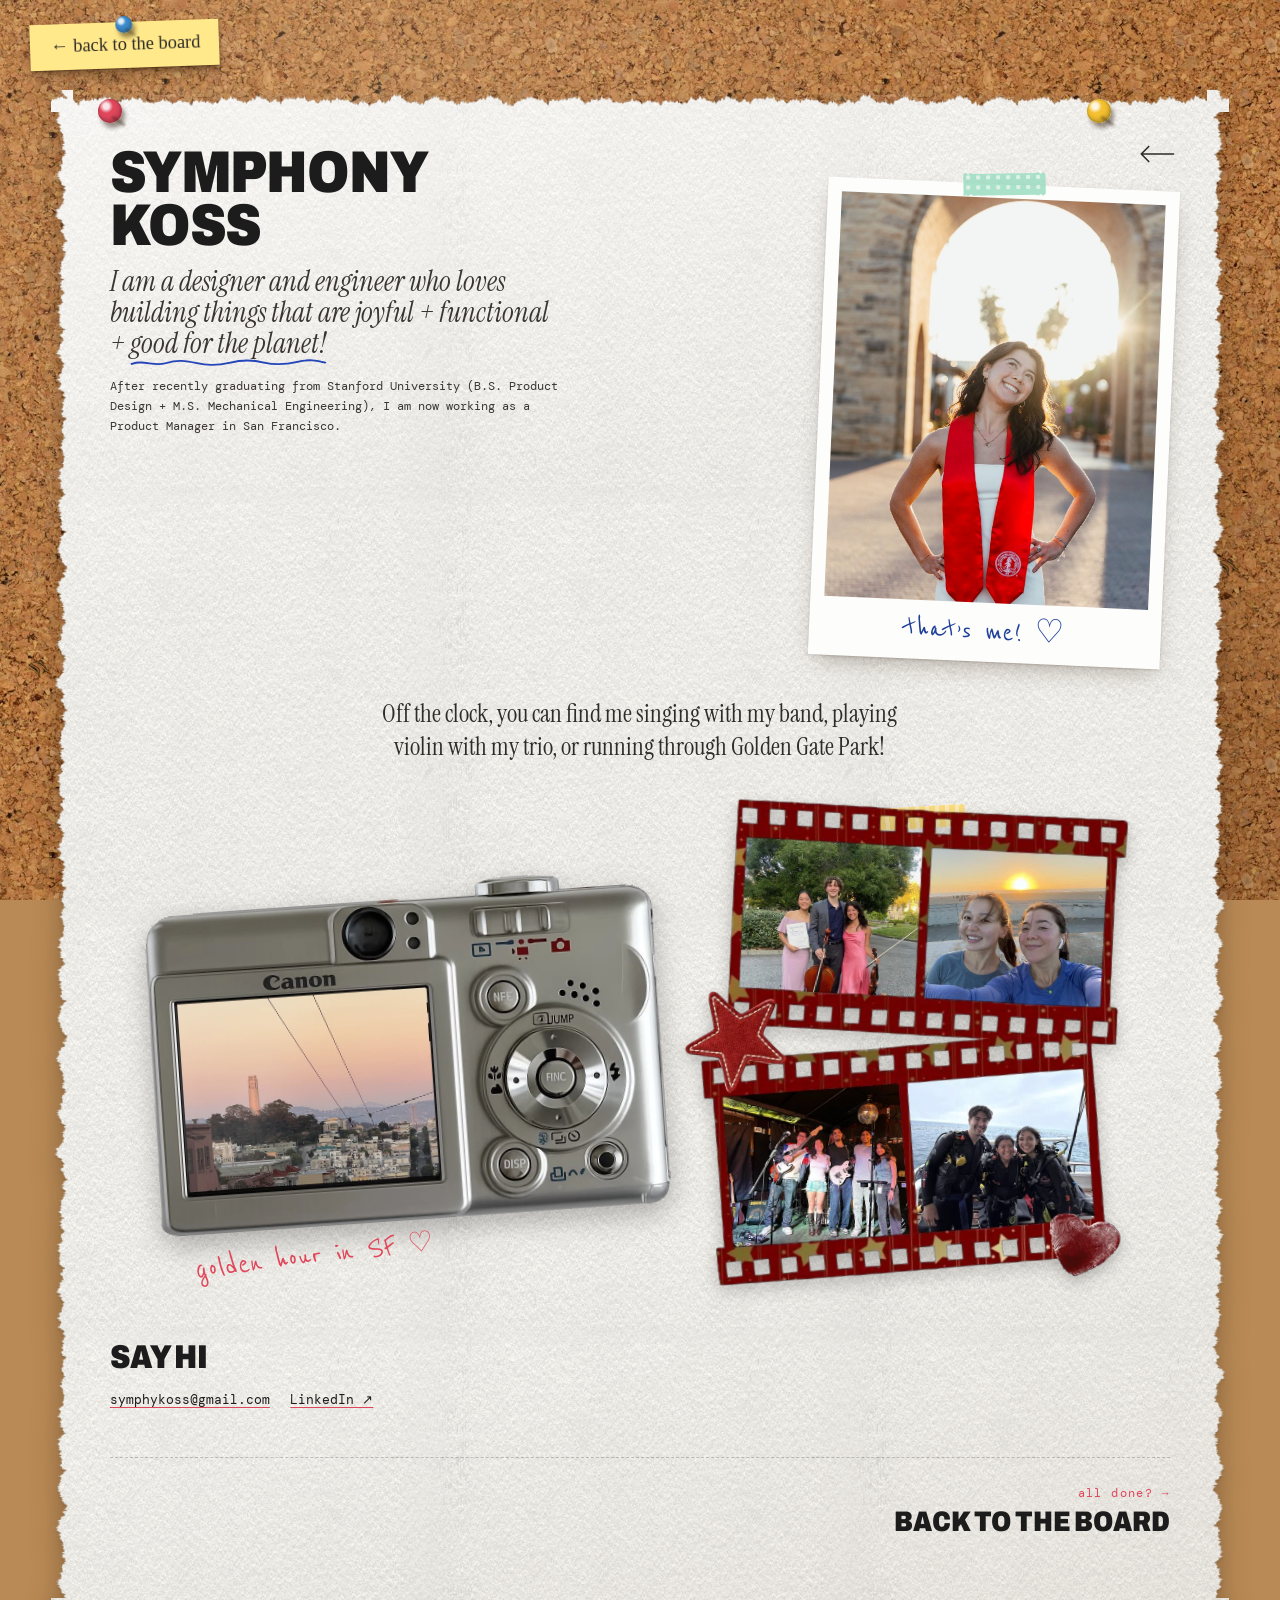
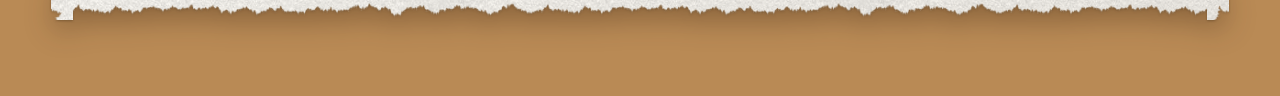
==== commit 607cde0a: "About: SF sunset in camera, new film frame with band photo Co-authored-by: Copilot App <223556219+Co" ====
--- a/about/index.html
+++ b/about/index.html
@@ -40,12 +40,12 @@
         <p class="about__clock">Off the clock, you can find me singing with my band, playing violin with my trio, or running through Golden Gate Park!</p>
         <div class="about__snaps">
           <figure class="about__camera">
-            <img src="../assets/img/about-camera.webp" width="1011" height="667" alt="A silver Canon camera showing a photo of Symphony and her band on stage">
-            <figcaption class="about__note about__note--band">my band! <span aria-hidden="true">♪ ♫</span></figcaption>
+            <img src="../assets/img/about-camera.webp" width="1007" height="662" alt="A silver Canon camera showing a sunset over San Francisco with Coit Tower">
+            <figcaption class="about__note about__note--cam">golden hour in SF <span aria-hidden="true">♡</span></figcaption>
           </figure>
           <figure class="about__film">
             <span class="tape tape--yellow about__film-tape" aria-hidden="true"></span>
-            <img src="../assets/img/about-film.webp" width="825" height="823" alt="A red film strip with photos of Symphony's trio holding their violin and cello, a sunset run selfie, the Golden Gate Bridge at night, and a scuba diving trip">
+            <img src="../assets/img/about-film.webp" width="822" height="900" alt="A red film strip with photos of Symphony's trio holding their violin and cello, a sunset run selfie, her band on stage, and a scuba diving trip">
           </figure>
         </div>
       </section>
--- a/css/sheet.css
+++ b/css/sheet.css
@@ -534,7 +534,7 @@
 }
 .about__photo .tape { font-size: 15px; }
 
-/* off the clock: band camera + red film of photos */
+/* off the clock: SF camera + red film of photos */
 .about__fun {
   display: grid;
   justify-items: center;
@@ -566,7 +566,7 @@
   font: 400 clamp(1.9rem, 3cqw, 2.5rem)/1 var(--pen);
   color: var(--cherry);
 }
-.about__note--band { left: 6%; bottom: -1.3em; transform: rotate(-3deg); }
+.about__note--cam { left: 6%; bottom: -1.3em; transform: rotate(-3deg); }
 .about__note span { font-size: .8em; }
 .about__links { display: flex; flex-wrap: wrap; gap: .4em 1.6em; }
 .about__links a { color: #1c1c1c; text-decoration: underline; text-decoration-color: var(--cherry); text-underline-offset: .25em; }
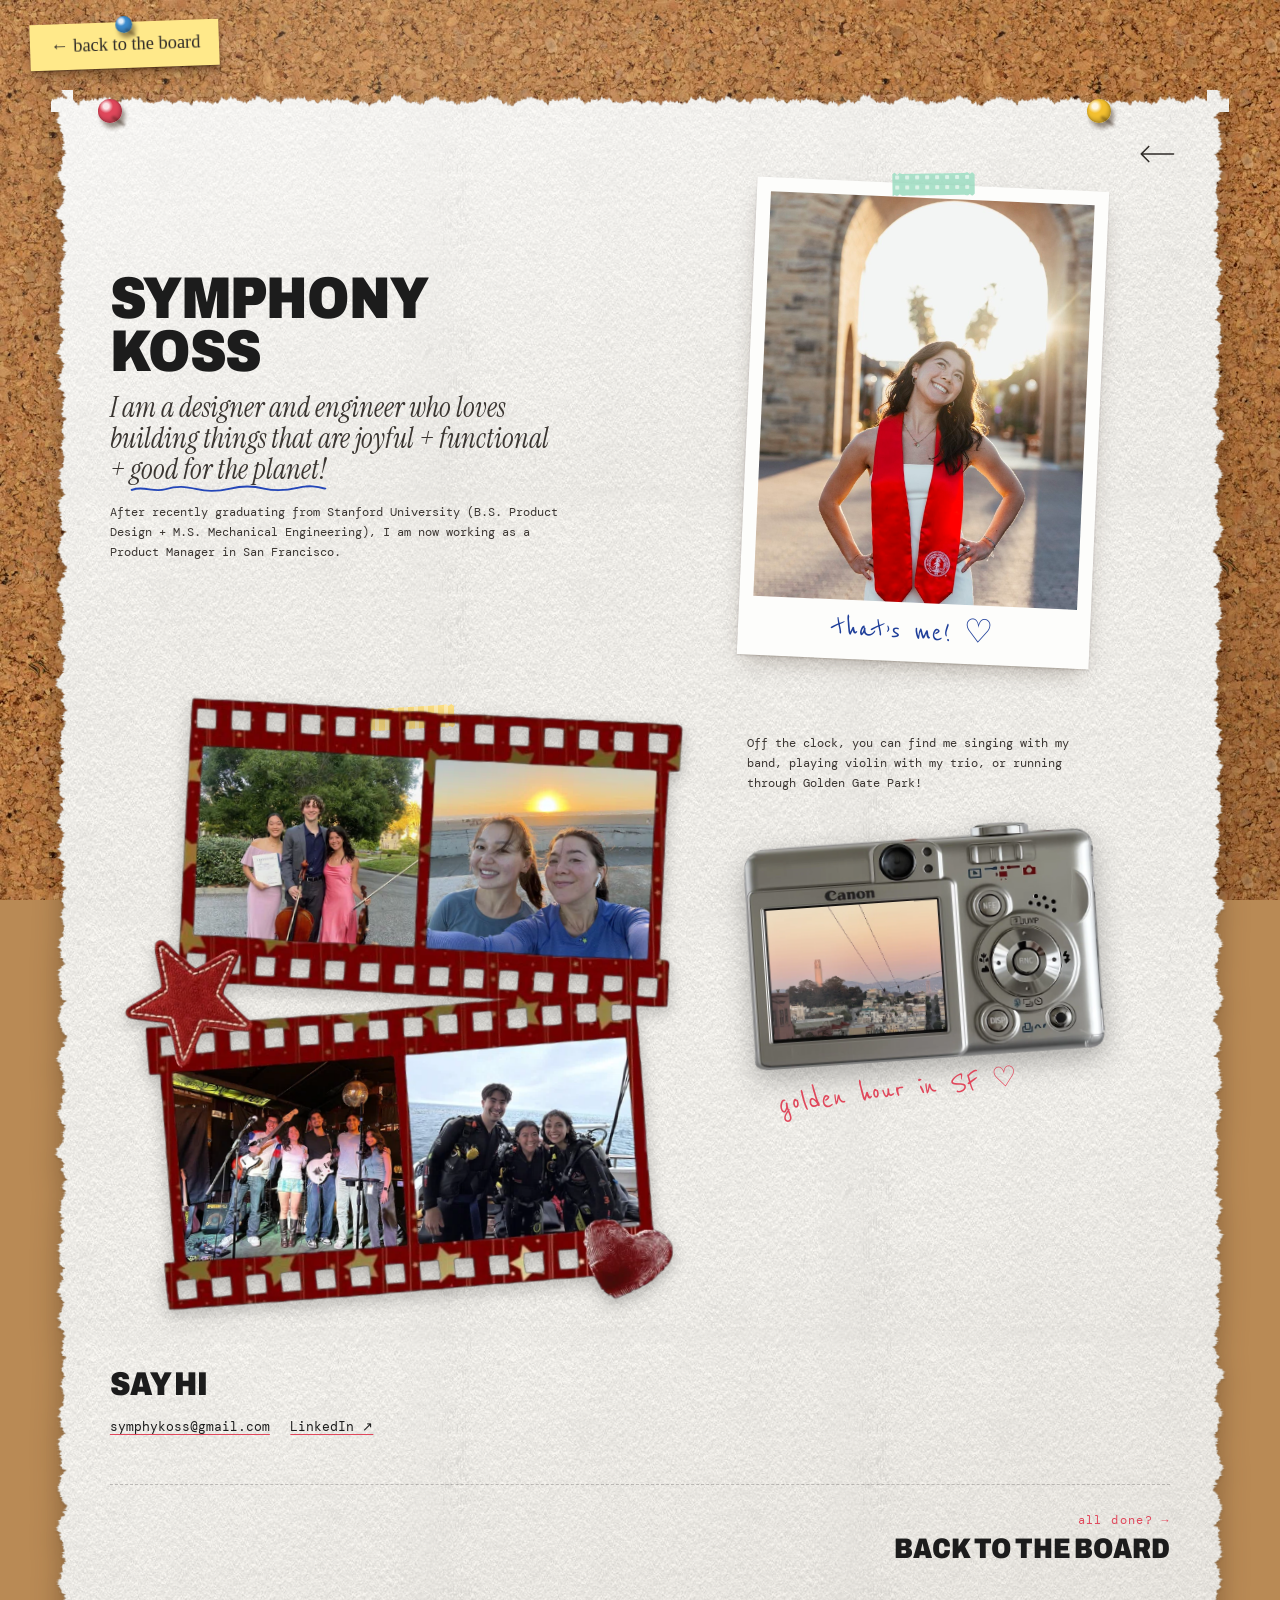
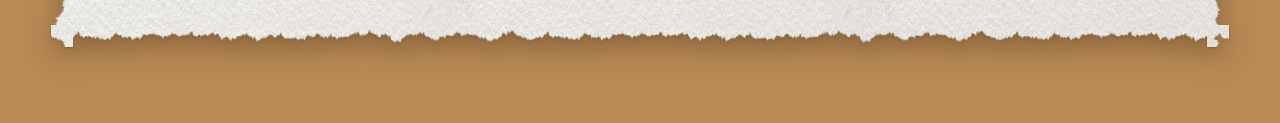
==== commit 7e2547de: "About: two-column layout with film beside hobby text and camera Co-authored-by: Copilot App <2235562" ====
--- a/about/index.html
+++ b/about/index.html
@@ -33,23 +33,20 @@
         <img src="../assets/img/me.jpg" width="1000" height="1500" alt="Symphony in a white dress and red Stanford graduation stole, smiling under a sandstone arch">
         <figcaption>that’s me! ♡</figcaption>
       </figure>
+      <div class="about__side">
+        <p class="clean__body about__clock">Off the clock, you can find me singing with my band, playing violin with my trio, or running through Golden Gate Park!</p>
+        <figure class="about__camera">
+          <img src="../assets/img/about-camera.webp" width="1007" height="662" alt="A silver Canon camera showing a sunset over San Francisco with Coit Tower">
+          <figcaption class="about__note about__note--cam">golden hour in SF <span aria-hidden="true">♡</span></figcaption>
+        </figure>
+      </div>
+      <figure class="about__film">
+        <span class="tape tape--yellow about__film-tape" aria-hidden="true"></span>
+        <img src="../assets/img/about-film.webp" width="822" height="900" alt="A red film strip with photos of Symphony's trio holding their violin and cello, a sunset run selfie, her band on stage, and a scuba diving trip">
+      </figure>
     </div>
 
     <div class="sheet__body">
-      <section class="about__fun">
-        <p class="about__clock">Off the clock, you can find me singing with my band, playing violin with my trio, or running through Golden Gate Park!</p>
-        <div class="about__snaps">
-          <figure class="about__camera">
-            <img src="../assets/img/about-camera.webp" width="1007" height="662" alt="A silver Canon camera showing a sunset over San Francisco with Coit Tower">
-            <figcaption class="about__note about__note--cam">golden hour in SF <span aria-hidden="true">♡</span></figcaption>
-          </figure>
-          <figure class="about__film">
-            <span class="tape tape--yellow about__film-tape" aria-hidden="true"></span>
-            <img src="../assets/img/about-film.webp" width="822" height="900" alt="A red film strip with photos of Symphony's trio holding their violin and cello, a sunset run selfie, her band on stage, and a scuba diving trip">
-          </figure>
-        </div>
-      </section>
-
       <section class="row row--solo">
         <div class="row__text">
           <h2>Say hi</h2>
--- a/css/sheet.css
+++ b/css/sheet.css
@@ -509,9 +509,9 @@
   grid-template-columns: minmax(0, 1fr) minmax(0, 22rem);
   gap: clamp(20px, 4cqw, 52px);
   align-items: start;
-  padding-right: var(--pad);
-}
-.about .clean__head { max-width: 36rem; }
+  padding-right: calc(var(--pad) + 6cqw);
+}
+.about .clean__head { max-width: 36rem; align-self: center; padding-top: calc(var(--edge) + 72px); }
 .about .clean__tagline { margin-top: .5em; }
 .about .clean__body { margin-top: 1.4em; }
 .about__photo {
@@ -534,29 +534,13 @@
 }
 .about__photo .tape { font-size: 15px; }
 
-/* off the clock: SF camera + red film of photos */
-.about__fun {
-  display: grid;
-  justify-items: center;
-  gap: clamp(28px, 4cqw, 44px);
-  margin-top: clamp(24px, 3cqw, 40px);
-}
-.about__clock {
-  max-width: 34rem;
-  margin: 0;
-  font: 400 clamp(1.25rem, 2.1cqw, 1.6rem)/1.35 var(--serif);
-  text-align: center;
-}
-.about__snaps {
-  display: grid;
-  grid-template-columns: 1.15fr 1fr;
-  align-items: center;
-  gap: clamp(12px, 2cqw, 28px);
-  width: min(100%, 980px);
-}
+/* off the clock: red film of photos + SF camera */
 .about__camera, .about__film { position: relative; margin: 0; }
 .about__camera img, .about__film img { display: block; width: 100%; height: auto; }
-.about__camera { transform: rotate(-4deg); }
+.about__film { grid-column: 1; grid-row: 2; align-self: center; margin-left: var(--pad); width: min(100% - var(--pad), 560px); justify-self: center; }
+.about__side { grid-column: 2; grid-row: 2; margin-top: clamp(16px, 2cqw, 28px); }
+.about__side .about__clock { margin: 0 0 clamp(24px, 3cqw, 36px); }
+.about__camera { width: 100%; transform: rotate(-4deg); }
 .about__camera img { filter: drop-shadow(0 10px 14px rgba(0,0,0,.28)); }
 .about__film { transform: rotate(3deg); }
 .about__film img { filter: drop-shadow(0 6px 8px rgba(0,0,0,.25)); }
@@ -574,5 +558,8 @@
 @media (max-width: 700px) {
   .about { grid-template-columns: 1fr; padding-right: 0; }
   .about__photo { width: min(80%, 20rem); margin: 0 auto; }
-  .about__snaps { grid-template-columns: 1fr; gap: 56px; width: min(100%, 30rem); }
-}
+  .about__film, .about__side { grid-column: auto; grid-row: auto; }
+  .about__side { padding: 0 var(--pad); }
+  .about__camera { width: 88%; margin: 0 auto; }
+  .about__film { margin: 72px auto 0; width: min(100%, 30rem); }
+}
